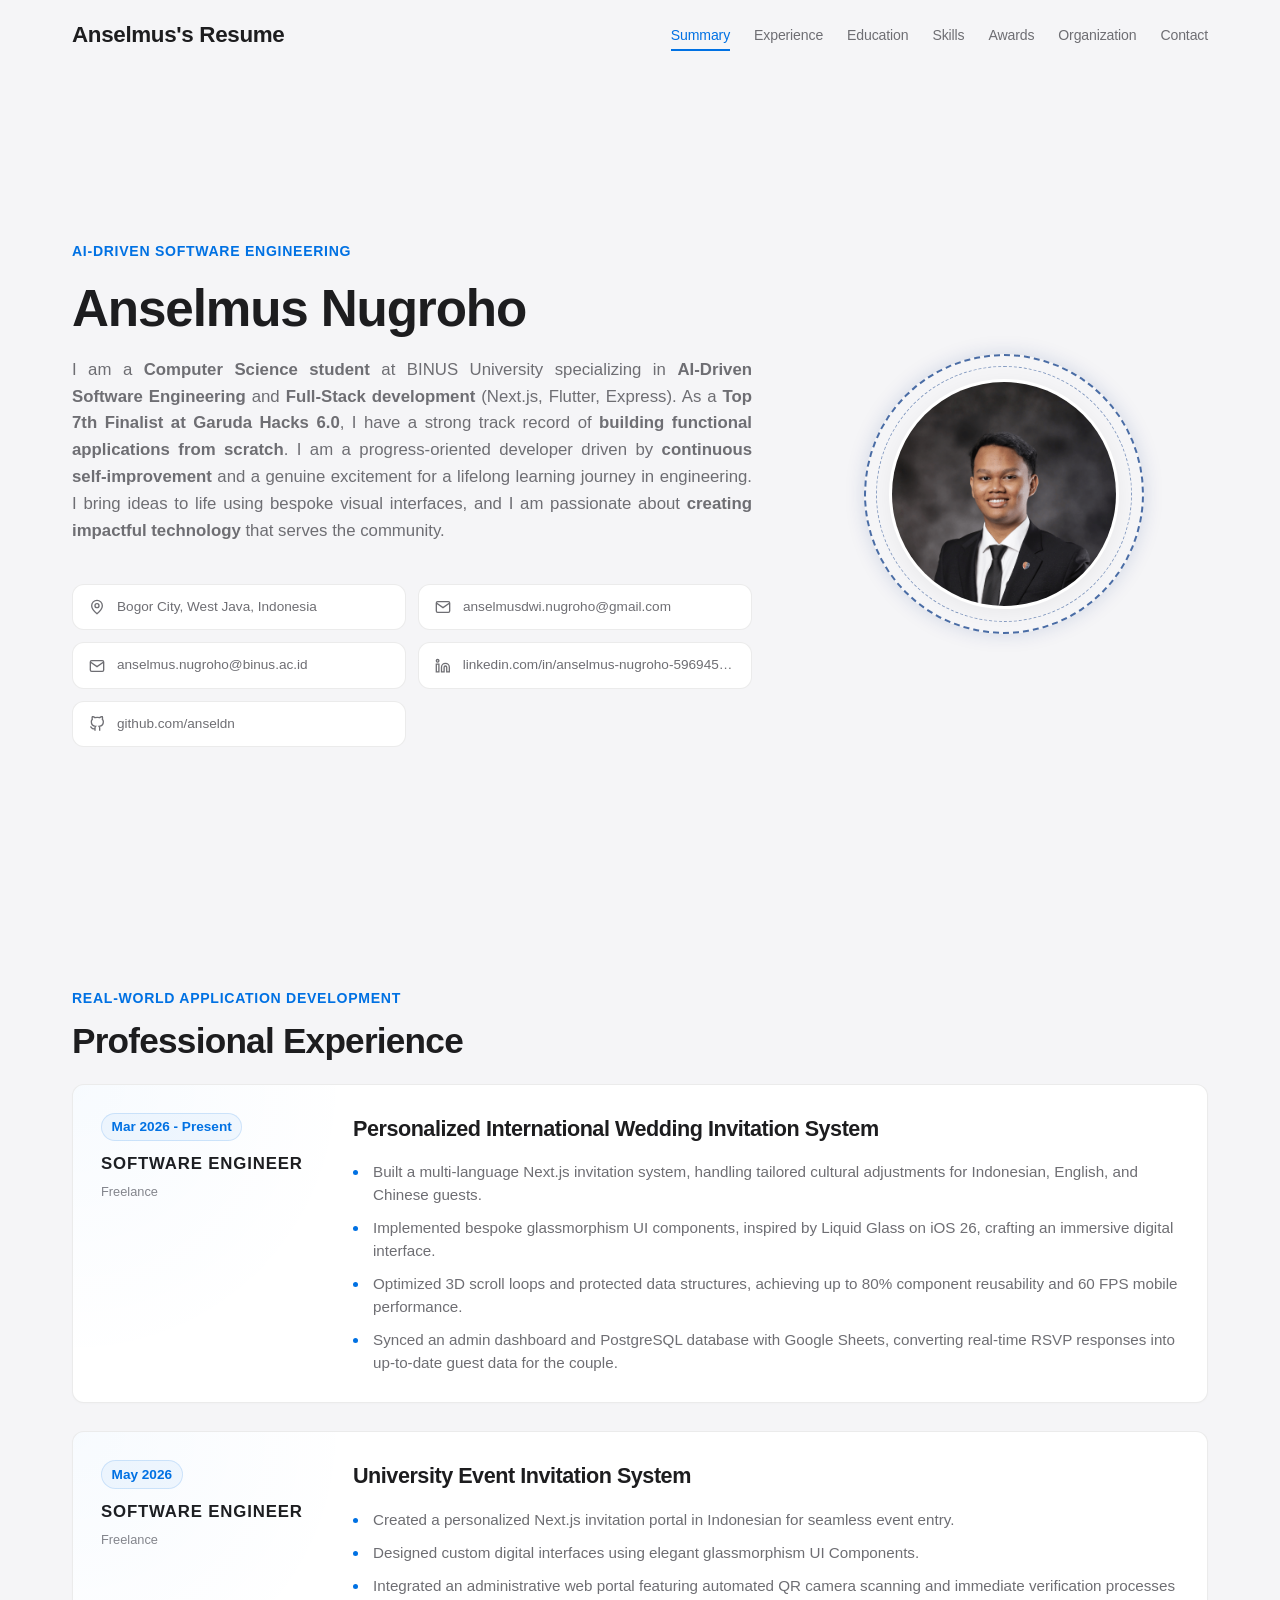
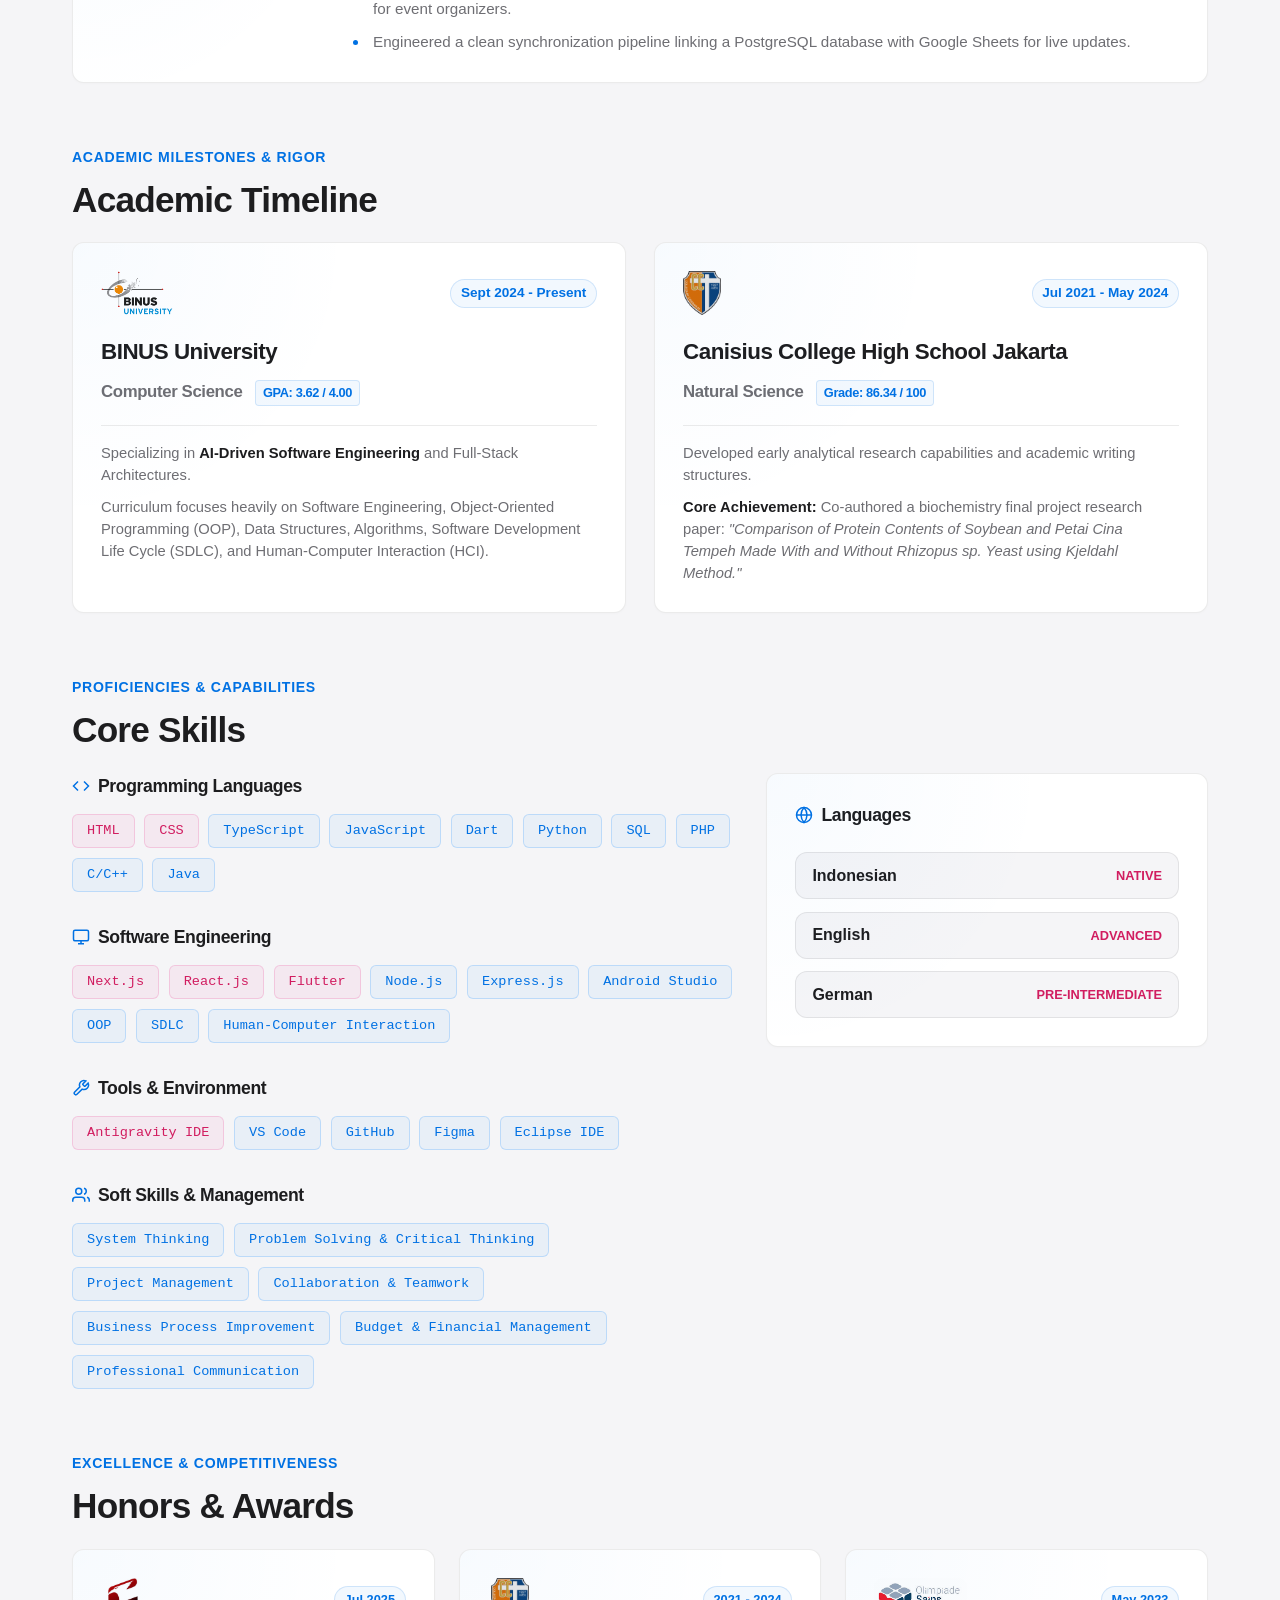
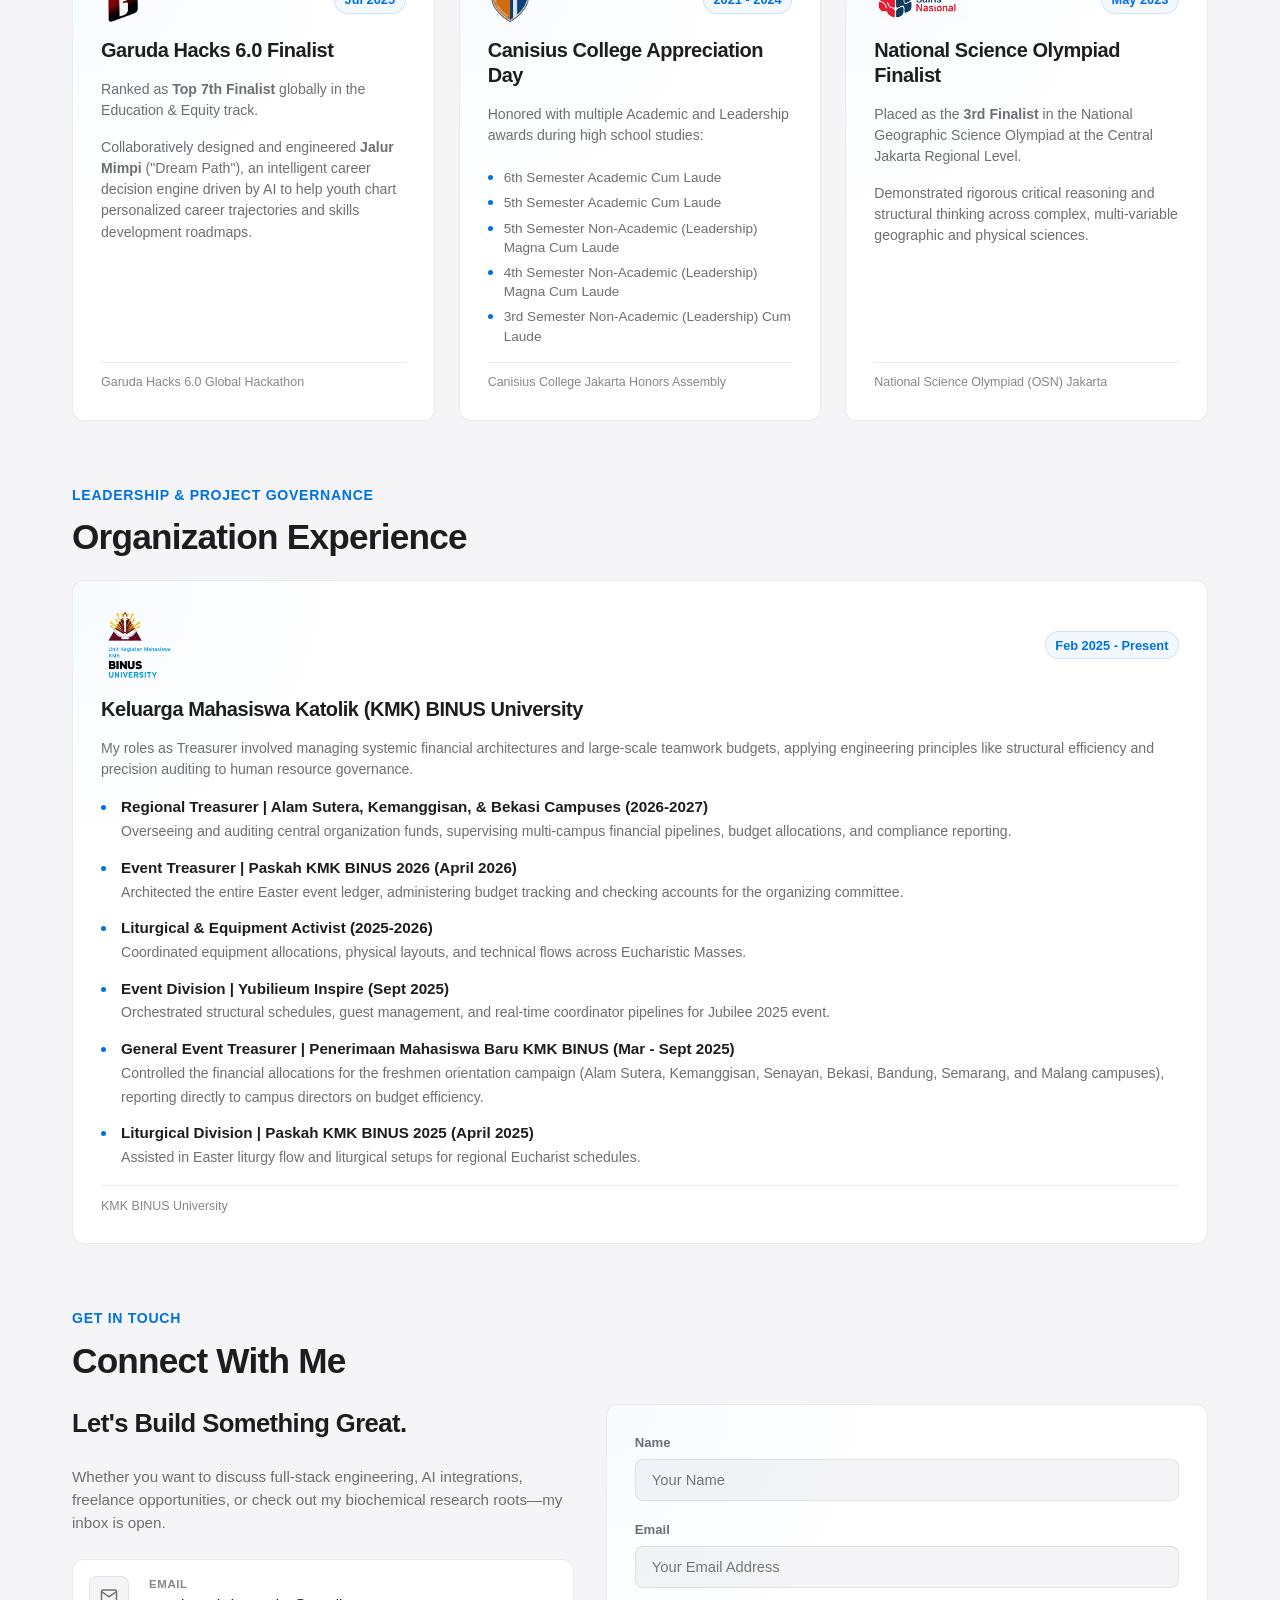
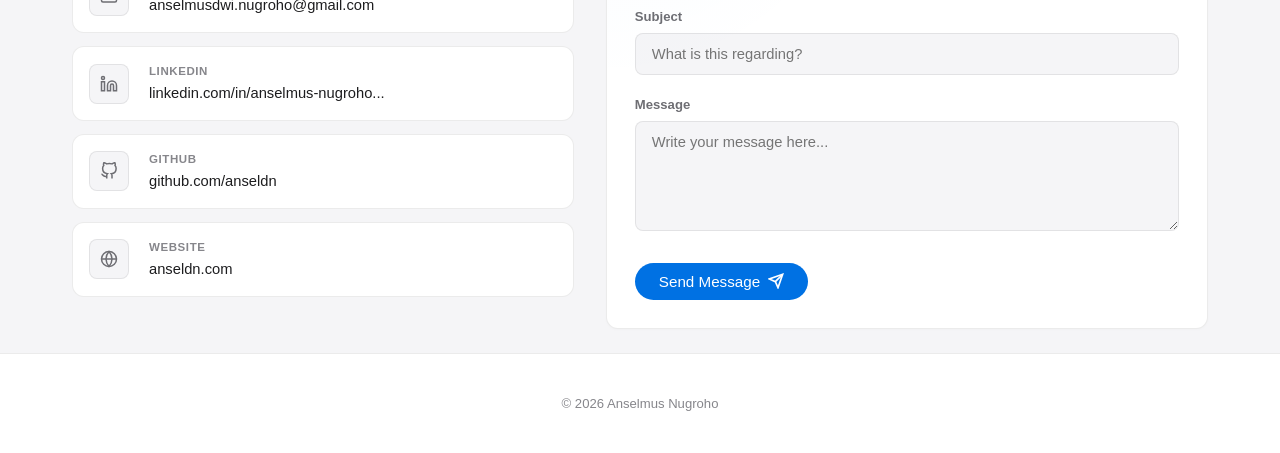
==== PortfolioWeb/index.html @ d51216ed "chore: update project dependencies and internal node_modules structure" ====
<!DOCTYPE html>
<html lang="en">

<head>
  <meta charset="UTF-8">
  <meta name="viewport" content="width=device-width, initial-scale=1.0">
  <meta name="description"
    content="Official personal resume of Anselmus Nugroho, an AI-Driven Software Engineer and Full-Stack Developer specializing in Next.js, Flutter, and high-performance Web Apps.">
  <meta name="keywords"
    content="Anselmus Nugroho, Anselmus, Software Engineer, AI Developer, Full-Stack Developer, Next.js, Flutter, Express, BINUS University, Resume">
  <meta name="author" content="Anselmus Nugroho">

  <!-- OpenGraph Metadata for Social Previews & SEO -->
  <meta property="og:title" content="Anselmus Nugroho | AI-Driven Software Engineer & Full-Stack Developer">
  <meta property="og:description"
    content="Personal resume showcasing high-performance digital invitations, full-stack systems, and academic excellence in Computer Science.">
  <meta property="og:type" content="website">
  <meta property="og:url" content="https://anseldn.com">
  <meta property="og:image" content="https://anseldn.com/assets/og-preview.png">

  <title>Anselmus Nugroho | Personal Resume</title>

  <!-- Web Tab Logo / Favicon -->
  <link rel="icon" type="image/png" href="assets/resume.png">

  <!-- Styling Sheet -->
  <link rel="stylesheet" href="style.css">
</head>

<body>

  <!-- Background Glowing Graphic Elements -->
  <div class="glowing-bg-wrapper" aria-hidden="true">
    <div class="glow-orb glow-orb-1"></div>
    <div class="glow-orb glow-orb-2"></div>
    <div class="glow-orb glow-orb-3"></div>
  </div>

  <!-- Interactive Cursor Glow Overlay -->
  <div class="cursor-glow" id="cursor-glow" aria-hidden="true"></div>

  <!-- Header & Navigation -->
  <header>
    <div class="container">
      <a href="#" class="logo" aria-label="Anselmus Home Page">Anselmus's Resume</a>

      <button class="mobile-nav-toggle" id="mobile-nav-toggle" aria-label="Toggle navigation menu" aria-expanded="false"
        aria-controls="nav-menu">
        <span></span>
        <span></span>
        <span></span>
      </button>

      <nav id="nav-menu">
        <ul>
          <li><a href="#summary" class="active">Summary</a></li>
          <li><a href="#experience">Experience</a></li>
          <li><a href="#education">Education</a></li>
          <li><a href="#skills">Skills</a></li>
          <li><a href="#awards">Awards</a></li>
          <li><a href="#organization">Organization</a></li>
          <li><a href="#contact">Contact</a></li>
        </ul>
      </nav>
    </div>
  </header>

  <main>
    <!-- Summary Section (#summary) -->
    <section id="summary" class="container">
      <div class="hero-grid">
        <div class="hero-content">
          <div class="hero-tag">AI-Driven Software Engineering</div>
          <h1 class="hero-title">Anselmus <br>Nugroho</h1>
          <p class="hero-desc">
            I am a <strong>Computer Science student</strong> at BINUS University specializing in <strong>AI-Driven
              Software Engineering</strong> and <strong>Full-Stack development</strong> (Next.js, Flutter, Express). As
            a <strong>Top 7th Finalist at Garuda Hacks 6.0</strong>, I have a strong track record of <strong>building
              functional applications from scratch</strong>. I am a progress-oriented developer driven by
            <strong>continuous self-improvement</strong> and a genuine excitement for a lifelong learning journey in
            engineering. I bring ideas to life using bespoke visual interfaces, and I am passionate about
            <strong>creating impactful technology</strong> that serves the community.
          </p>

          <!-- Quick Contact Badges Grid -->
          <div class="contact-grid">
            <a href="https://share.google/o9jVndeIiLzvy5oAS" target="_blank" rel="noopener noreferrer"
              class="contact-item">
              <svg viewBox="0 0 24 24" aria-hidden="true">
                <path d="M12 2a8 8 0 00-8 8c0 5.25 8 12 8 12s8-6.75 8-12a8 8 0 00-8-8z" />
                <circle cx="12" cy="10" r="3" />
              </svg>
              <span>Bogor City, West Java, Indonesia</span>
            </a>

            <a href="mailto:anselmusdwi.nugroho@gmail.com" class="contact-item">
              <svg viewBox="0 0 24 24" aria-hidden="true">
                <path d="M4 4h16c1.1 0 2 .9 2 2v12c0 1.1-.9 2-2 2H4c-1.1 0-2-.9-2-2V6c0-1.1.9-2 2-2z" />
                <polyline points="22,6 12,13 2,6" />
              </svg>
              <span>anselmusdwi.nugroho@gmail.com</span>
            </a>

            <a href="mailto:anselmus.nugroho@binus.ac.id" class="contact-item">
              <svg viewBox="0 0 24 24" aria-hidden="true">
                <path d="M4 4h16c1.1 0 2 .9 2 2v12c0 1.1-.9 2-2 2H4c-1.1 0-2-.9-2-2V6c0-1.1.9-2 2-2z" />
                <polyline points="22,6 12,13 2,6" />
              </svg>
              <span>anselmus.nugroho@binus.ac.id</span>
            </a>

            <a href="https://linkedin.com/in/anselmus-nugroho-596945207/" target="_blank" rel="noopener noreferrer"
              class="contact-item">
              <svg viewBox="0 0 24 24" aria-hidden="true">
                <path d="M16 8a6 6 0 016 6v7h-4v-7a2 2 0 00-2-2 2 2 0 00-2 2v7h-4v-7a6 6 0 016-6zM2 9h4v12H2z" />
                <circle cx="4" cy="4" r="2" />
              </svg>
              <span>linkedin.com/in/anselmus-nugroho-596945207</span>
            </a>

            <a href="https://github.com/anseldn" target="_blank" rel="noopener noreferrer" class="contact-item">
              <svg viewBox="0 0 24 24" aria-hidden="true">
                <path
                  d="M9 19c-5 1.5-5-2.5-7-3m14 6v-3.87a3.37 3.37 0 00-.94-2.61c3.14-.35 6.44-1.54 6.44-7A5.44 5.44 0 0020 4.77 5.07 5.07 0 0019.91 1S18.73.65 16 2.48a13.38 13.38 0 00-7 0C6.27.65 5.09 1 5.09 1A5.07 5.07 0 005 4.77a5.44 5.44 0 00-1.5 3.78c0 5.42 3.3 6.61 6.44 7A3.37 3.37 0 009 18.13V22" />
              </svg>
              <span>github.com/anseldn</span>
            </a>
          </div>
        </div>

        <!-- Profile Layout Slot with Rotating Border & Glass Visual -->
        <div class="profile-visual">
          <div class="profile-glow-ring"></div>
          <div class="profile-image-container">
            <img src="assets/profilebg.png" alt="Anselmus Nugroho Profile Background">
          </div>
        </div>
      </div>
    </section>

    <!-- Professional Experience Section (#experience) -->
    <section id="experience" class="container">
      <div class="section-header">
        <span class="section-subtitle">Real-world Application Development</span>
        <h2 class="section-title">Professional Experience</h2>
      </div>

      <div class="experience-layout">
        <!-- Experience Card 1 -->
        <article class="resume-card experience-card">
          <div class="experience-meta">
            <span class="exp-date">Mar 2026 - Present</span>
            <div class="exp-role">Software Engineer</div>
            <div class="exp-org">Freelance</div>
          </div>

          <div class="experience-details">
            <h3>Personalized International Wedding Invitation System </h3>
            <ul class="experience-list">
              <li>Built a multi-language Next.js invitation system, handling tailored cultural adjustments for
                Indonesian, English, and Chinese guests.</li>
              <li>Implemented bespoke glassmorphism UI components, inspired by Liquid Glass on iOS 26, crafting an
                immersive digital interface.</li>
              <li>Optimized 3D scroll loops and protected data structures, achieving up to 80% component reusability and
                60 FPS mobile performance.</li>
              <li>Synced an admin dashboard and PostgreSQL database with Google Sheets, converting real-time RSVP
                responses into up-to-date guest data for the couple.</li>
            </ul>
          </div>
        </article>

        <!-- Experience Card 2 -->
        <article class="resume-card experience-card">
          <div class="experience-meta">
            <span class="exp-date">May 2026</span>
            <div class="exp-role">Software Engineer</div>
            <div class="exp-org">Freelance</div>
          </div>

          <div class="experience-details">
            <h3>University Event Invitation System </h3>
            <ul class="experience-list">
              <li>Created a personalized Next.js invitation portal in Indonesian for seamless event entry.</li>
              <li>Designed custom digital interfaces using elegant glassmorphism UI Components.</li>
              <li>Integrated an administrative web portal featuring automated QR camera scanning and immediate
                verification processes for event organizers.</li>
              <li>Engineered a clean synchronization pipeline linking a PostgreSQL database with Google Sheets for live
                updates.</li>
            </ul>
          </div>
        </article>
      </div>
    </section>

    <!-- Education Section (#education) -->
    <section id="education" class="container">
      <div class="section-header">
        <span class="section-subtitle">Academic Milestones & Rigor</span>
        <h2 class="section-title">Academic Timeline</h2>
      </div>

      <div class="education-timeline">
        <!-- Education Card 1: University -->
        <article class="resume-card education-card">
          <div class="edu-icon-header">
            <div class="edu-icon-box">
              <img src="assets/binus.png" alt="BINUS University Logo">
            </div>
            <span class="edu-period">Sept 2024 - Present</span>
          </div>
          <h3 class="edu-institution">BINUS University</h3>
          <h4 class="edu-major">Computer Science <span class="gpa" aria-label="GPA 3.62 out of 4.00">GPA: 3.62 /
              4.00</span></h4>
          <div class="edu-details">
            <p>Specializing in <strong>AI-Driven Software Engineering</strong> and Full-Stack Architectures.</p>
            <p>Curriculum focuses heavily on Software Engineering, Object-Oriented Programming (OOP), Data Structures,
              Algorithms, Software Development Life Cycle (SDLC), and Human-Computer Interaction (HCI).</p>
          </div>
        </article>

        <!-- Education Card 2: High School -->
        <article class="resume-card education-card">
          <div class="edu-icon-header">
            <div class="edu-icon-box">
              <img src="assets/canisius-college.png" alt="Canisius College Logo">
            </div>
            <span class="edu-period">Jul 2021 - May 2024</span>
          </div>
          <h3 class="edu-institution">Canisius College High School Jakarta</h3>
          <h4 class="edu-major">Natural Science <span class="gpa" aria-label="Final Grade 86.34 out of 100">Grade: 86.34
              / 100</span></h4>
          <div class="edu-details">
            <p>Developed early analytical research capabilities and academic writing structures.</p>
            <p><strong>Core Achievement:</strong> Co-authored a biochemistry final project research paper:
              <em>"Comparison of Protein Contents of Soybean and Petai Cina Tempeh Made With and Without Rhizopus sp.
                Yeast using Kjeldahl Method."</em>
            </p>
          </div>
        </article>
      </div>
    </section>

    <!-- Skills Section (#skills) -->
    <section id="skills" class="container">
      <div class="section-header">
        <span class="section-subtitle">Proficiencies & Capabilities</span>
        <h2 class="section-title">Core Skills</h2>
      </div>

      <div class="skills-container">
        <!-- Main Skills Categorization -->
        <div class="skills-main">
          <!-- Programming Languages -->
          <div class="skill-category">
            <h3 class="skill-category-title">
              <svg viewBox="0 0 24 24" aria-hidden="true">
                <polyline points="16 18 22 12 16 6" />
                <polyline points="8 6 2 12 8 18" />
              </svg>
              Programming Languages
            </h3>
            <div class="badge-grid">
              <span class="skill-badge accent-badge">HTML</span>
              <span class="skill-badge accent-badge">CSS</span>
              <span class="skill-badge">TypeScript</span>
              <span class="skill-badge">JavaScript</span>
              <span class="skill-badge">Dart</span>
              <span class="skill-badge">Python</span>
              <span class="skill-badge">SQL</span>
              <span class="skill-badge">PHP</span>
              <span class="skill-badge">C/C++</span>
              <span class="skill-badge">Java</span>
            </div>
          </div>

          <!-- Software Engineering & Paradigms -->
          <div class="skill-category">
            <h3 class="skill-category-title">
              <svg viewBox="0 0 24 24" aria-hidden="true">
                <rect x="2" y="3" width="20" height="14" rx="2" ry="2" />
                <line x1="8" y1="21" x2="16" y2="21" />
                <line x1="12" y1="17" x2="12" y2="21" />
              </svg>
              Software Engineering
            </h3>
            <div class="badge-grid">
              <span class="skill-badge accent-badge">Next.js</span>
              <span class="skill-badge accent-badge">React.js</span>
              <span class="skill-badge accent-badge">Flutter</span>
              <span class="skill-badge">Node.js</span>
              <span class="skill-badge">Express.js</span>
              <span class="skill-badge">Android Studio</span>
              <span class="skill-badge">OOP</span>
              <span class="skill-badge">SDLC</span>
              <span class="skill-badge">Human-Computer Interaction</span>
            </div>
          </div>

          <!-- Engineering Tools -->
          <div class="skill-category">
            <h3 class="skill-category-title">
              <svg viewBox="0 0 24 24" aria-hidden="true">
                <path
                  d="M14.7 6.3a1 1 0 0 0 0 1.4l1.6 1.6a1 1 0 0 0 1.4 0l3.77-3.77a6 6 0 0 1-7.94 7.94l-6.91 6.91a2.12 2.12 0 0 1-3-3l6.91-6.91a6 6 0 0 1 7.94-7.94l-3.76 3.76z" />
              </svg>
              Tools & Environment
            </h3>
            <div class="badge-grid">
              <span class="skill-badge accent-badge">Antigravity IDE</span>
              <span class="skill-badge">VS Code</span>
              <span class="skill-badge">GitHub</span>
              <span class="skill-badge">Figma</span>
              <span class="skill-badge">Eclipse IDE</span>
            </div>
          </div>

          <!-- Soft Skills / Core Mindsets -->
          <div class="skill-category">
            <h3 class="skill-category-title">
              <svg viewBox="0 0 24 24" aria-hidden="true">
                <path d="M17 21v-2a4 4 0 0 0-4-4H5a4 4 0 0 0-4 4v2" />
                <circle cx="9" cy="7" r="4" />
                <path d="M23 21v-2a4 4 0 0 0-3-3.87" />
                <path d="M16 3.13a4 4 0 0 1 0 7.75" />
              </svg>
              Soft Skills & Management
            </h3>
            <div class="badge-grid">
              <span class="skill-badge">System Thinking</span>
              <span class="skill-badge">Problem Solving & Critical Thinking</span>
              <span class="skill-badge">Project Management</span>
              <span class="skill-badge">Collaboration & Teamwork</span>
              <span class="skill-badge">Business Process Improvement</span>
              <span class="skill-badge">Budget & Financial Management</span>
              <span class="skill-badge">Professional Communication</span>
            </div>
          </div>
        </div>

        <!-- Language Panel -->
        <aside class="resume-card" style="height: fit-content;">
          <h3 class="skill-category-title" style="margin-bottom: 1.5rem;">
            <svg viewBox="0 0 24 24" aria-hidden="true">
              <circle cx="12" cy="12" r="10" />
              <line x1="2" y1="12" x2="22" y2="12" />
              <path d="M12 2a15.3 15.3 0 0 1 4 10 15.3 15.3 0 0 1-4 10 15.3 15.3 0 0 1-4-10 15.3 15.3 0 0 1 4-10z" />
            </svg>
            Languages
          </h3>
          <div class="languages-list">
            <div class="language-item">
              <span class="lang-name">Indonesian</span>
              <span class="lang-level">Native</span>
            </div>
            <div class="language-item">
              <span class="lang-name">English</span>
              <span class="lang-level">Advanced</span>
            </div>
            <div class="language-item">
              <span class="lang-name">German</span>
              <span class="lang-level">Pre-Intermediate</span>
            </div>
          </div>
        </aside>
      </div>
    </section>

    <!-- Award Section (#awards) -->
    <section id="awards" class="container">
      <div class="section-header">
        <span class="section-subtitle">Excellence & Competitiveness</span>
        <h2 class="section-title">Honors & Awards</h2>
      </div>

      <div class="awards-grid">
        <!-- Award 1: Garuda Hacks -->
        <article class="resume-card award-card">
          <div class="award-icon-row">
            <div class="award-icon-box">
              <img src="assets/garuda-hacks.jpg" alt="Garuda Hacks Finalist Logo">
            </div>
            <span class="award-date">Jul 2025</span>
          </div>
          <h3>Garuda Hacks 6.0 Finalist</h3>
          <p>
            Ranked as <strong>Top 7th Finalist</strong> globally in the Education & Equity track.
          </p>
          <p>
            Collaboratively designed and engineered <strong>Jalur Mimpi</strong> ("Dream Path"), an intelligent career
            decision engine driven by AI to help youth chart personalized career trajectories and skills development
            roadmaps.
          </p>
          <span class="award-subtext">Garuda Hacks 6.0 Global Hackathon</span>
        </article>

        <!-- Award 2: Canisius College Honors -->
        <article class="resume-card award-card">
          <div class="award-icon-row">
            <div class="award-icon-box">
              <img src="assets/canisius-college.png" alt="Canisius College Logo">
            </div>
            <span class="award-date">2021 - 2024</span>
          </div>
          <h3>Canisius College Appreciation Day</h3>
          <p>
            Honored with multiple Academic and Leadership awards during high school studies:
          </p>
          <ul class="cum-laude-list">
            <li class="cum-laude-item">6th Semester Academic Cum Laude</li>
            <li class="cum-laude-item">5th Semester Academic Cum Laude</li>
            <li class="cum-laude-item">5th Semester Non-Academic (Leadership) Magna Cum Laude</li>
            <li class="cum-laude-item">4th Semester Non-Academic (Leadership) Magna Cum Laude</li>
            <li class="cum-laude-item">3rd Semester Non-Academic (Leadership) Cum Laude</li>
          </ul>
          <span class="award-subtext">Canisius College Jakarta Honors Assembly</span>
        </article>

        <!-- Award 3: Science Olympiad -->
        <article class="resume-card award-card">
          <div class="award-icon-row">
            <div class="award-icon-box">
              <img src="assets/osn.jpg" alt="National Science Olympiad Finalist Logo">
            </div>
            <span class="award-date">May 2023</span>
          </div>
          <h3>National Science Olympiad Finalist</h3>
          <p>
            Placed as the <strong>3rd Finalist</strong> in the National Geographic Science Olympiad at the Central
            Jakarta Regional Level.
          </p>
          <p>
            Demonstrated rigorous critical reasoning and structural thinking across complex, multi-variable geographic
            and physical sciences.
          </p>
          <span class="award-subtext">National Science Olympiad (OSN) Jakarta</span>
        </article>
      </div>
    </section>

    <!-- Organization Experience Section (#organization) -->
    <section id="organization" class="container">
      <div class="section-header">
        <span class="section-subtitle">Leadership & Project Governance</span>
        <h2 class="section-title">Organization Experience</h2>
      </div>

      <div class="org-wrapper">
        <article class="resume-card award-card">
          <div class="award-icon-row">
            <div class="award-icon-box">
              <img src="assets/kmk.png" alt="KMK BINUS Logo">
            </div>
            <span class="award-date">Feb 2025 - Present</span>
          </div>
          <h3>Keluarga Mahasiswa Katolik (KMK) BINUS University</h3>
          <p>
            My roles as Treasurer involved managing systemic financial architectures and large-scale teamwork budgets,
            applying engineering principles like structural efficiency and precision auditing to human resource
            governance.
          </p>

          <ul class="org-list">
            <li>
              <span class="org-role-name">Regional Treasurer | Alam Sutera, Kemanggisan, & Bekasi Campuses
                (2026-2027)</span>
              <span class="org-role-desc">Overseeing and auditing central organization funds, supervising multi-campus
                financial pipelines, budget allocations, and compliance reporting.</span>
            </li>
            <li>
              <span class="org-role-name">Event Treasurer | Paskah KMK BINUS 2026 (April 2026)</span>
              <span class="org-role-desc">Architected the entire Easter event ledger, administering budget tracking
                and checking accounts for the organizing committee.</span>
            </li>
            <li>
              <span class="org-role-name">Liturgical & Equipment Activist (2025-2026)</span>
              <span class="org-role-desc">Coordinated equipment allocations, physical layouts, and technical
                flows across Eucharistic Masses.</span>
            </li>
            <li>
              <span class="org-role-name">Event Division | Yubilieum Inspire (Sept 2025)</span>
              <span class="org-role-desc">Orchestrated structural schedules, guest management, and real-time
                coordinator pipelines for Jubilee 2025 event.</span>
            </li>
            <li>
              <span class="org-role-name">General Event Treasurer | Penerimaan Mahasiswa Baru KMK BINUS (Mar - Sept
                2025)</span>
              <span class="org-role-desc">Controlled the financial allocations for the freshmen orientation campaign
                (Alam Sutera, Kemanggisan, Senayan, Bekasi, Bandung, Semarang, and Malang campuses),
                reporting directly to campus directors on budget efficiency.</span>
            </li>
            <li>
              <span class="org-role-name">Liturgical Division | Paskah KMK BINUS 2025 (April 2025)</span>
              <span class="org-role-desc">Assisted in Easter liturgy flow and liturgical setups for regional
                Eucharist schedules.</span>
            </li>
          </ul>
          <span class="award-subtext">KMK BINUS University</span>
        </article>
      </div>
    </section>

    <!-- Contact Section (#contact) -->
    <section id="contact" class="container">
      <div class="section-header">
        <span class="section-subtitle">Get in Touch</span>
        <h2 class="section-title">Connect With Me</h2>
      </div>

      <div class="contact-container">
        <!-- Contact Information Links Column -->
        <div class="contact-info-panel">
          <h3>Let's Build Something Great<span>.</span></h3>
          <p class="contact-info-desc">
            Whether you want to discuss full-stack engineering, AI integrations, freelance opportunities, or check out
            my biochemical research roots—my inbox is open.
          </p>

          <div class="contact-links-column">
            <!-- Email link card -->
            <a href="mailto:anselmusdwi.nugroho@gmail.com" class="contact-link-card"
              aria-label="Send Email to Anselmus">
              <div class="icon-holder">
                <svg viewBox="0 0 24 24" aria-hidden="true">
                  <path d="M4 4h16c1.1 0 2 .9 2 2v12c0 1.1-.9 2-2 2H4c-1.1 0-2-.9-2-2V6c0-1.1.9-2 2-2z" />
                  <polyline points="22,6 12,13 2,6" />
                </svg>
              </div>
              <div class="contact-link-text">
                <span class="contact-link-label">Email</span>
                <span class="contact-link-value">anselmusdwi.nugroho@gmail.com</span>
              </div>
            </a>

            <!-- LinkedIn link card -->
            <a href="https://linkedin.com/in/anselmus-nugroho-596945207/" target="_blank" rel="noopener noreferrer"
              class="contact-link-card" aria-label="Visit Anselmus on LinkedIn">
              <div class="icon-holder">
                <svg viewBox="0 0 24 24" aria-hidden="true">
                  <path d="M16 8a6 6 0 016 6v7h-4v-7a2 2 0 00-2-2 2 2 0 00-2 2v7h-4v-7a6 6 0 016-6zM2 9h4v12H2z" />
                  <circle cx="4" cy="4" r="2" />
                </svg>
              </div>
              <div class="contact-link-text">
                <span class="contact-link-label">LinkedIn</span>
                <span class="contact-link-value">linkedin.com/in/anselmus-nugroho...</span>
              </div>
            </a>

            <!-- GitHub link card -->
            <a href="https://github.com/anseldn" target="_blank" rel="noopener noreferrer" class="contact-link-card"
              aria-label="Visit Anselmus on GitHub">
              <div class="icon-holder">
                <svg viewBox="0 0 24 24" aria-hidden="true">
                  <path
                    d="M9 19c-5 1.5-5-2.5-7-3m14 6v-3.87a3.37 3.37 0 00-.94-2.61c3.14-.35 6.44-1.54 6.44-7A5.44 5.44 0 0020 4.77 5.07 5.07 0 0019.91 1S18.73.65 16 2.48a13.38 13.38 0 00-7 0C6.27.65 5.09 1 5.09 1A5.07 5.07 0 005 4.77a5.44 5.44 0 00-1.5 3.78c0 5.42 3.3 6.61 6.44 7A3.37 3.37 0 009 18.13V22" />
                </svg>
              </div>
              <div class="contact-link-text">
                <span class="contact-link-label">GitHub</span>
                <span class="contact-link-value">github.com/anseldn</span>
              </div>
            </a>

            <!-- Website link card -->
            <a href="https://anseldn.com" target="_blank" rel="noopener noreferrer" class="contact-link-card"
              aria-label="Visit Custom Domain Website">
              <div class="icon-holder">
                <svg viewBox="0 0 24 24" aria-hidden="true">
                  <circle cx="12" cy="12" r="10" />
                  <line x1="2" y1="12" x2="22" y2="12" />
                  <path
                    d="M12 2a15.3 15.3 0 0 1 4 10 15.3 15.3 0 0 1-4 10 15.3 15.3 0 0 1-4-10 15.3 15.3 0 0 1 4-10z" />
                </svg>
              </div>
              <div class="contact-link-text">
                <span class="contact-link-label">Website</span>
                <span class="contact-link-value">anseldn.com</span>
              </div>
            </a>
          </div>
        </div>

        <!-- Contact Form Panel -->
        <div class="resume-card contact-form-panel">
          <form id="resume-contact-form" novalidate>
            <!-- Honeypot field for spam prevention -->
            <input type="text" id="form-honey" style="display:none !important;" tabindex="-1" autocomplete="off">

            <div class="form-group">
              <label for="form-name">Name</label>
              <input type="text" id="form-name" class="form-control" placeholder="Your Name" required>
            </div>

            <div class="form-group" style="margin-top: 1.2rem;">
              <label for="form-email">Email</label>
              <input type="email" id="form-email" class="form-control" placeholder="Your Email Address" required>
            </div>

            <div class="form-group" style="margin-top: 1.2rem;">
              <label for="form-subject">Subject</label>
              <input type="text" id="form-subject" class="form-control" placeholder="What is this regarding?" required>
            </div>

            <div class="form-group" style="margin-top: 1.2rem;">
              <label for="form-message">Message</label>
              <textarea id="form-message" class="form-control" placeholder="Write your message here..."
                required></textarea>
            </div>

            <div style="margin-top: 2rem;">
              <button type="submit" class="btn-submit">
                <span>Send Message</span>
                <svg viewBox="0 0 24 24" aria-hidden="true">
                  <line x1="22" y1="2" x2="11" y2="13" />
                  <polygon points="22 2 15 22 11 13 2 9 22 2" />
                </svg>
              </button>
            </div>
          </form>
        </div>
      </div>
    </section>
  </main>

  <!-- Footer -->
  <footer>
    <div class="container footer-content">
      <p class="footer-text">&copy; 2026 Anselmus Nugroho</p>
    </div>
  </footer>

  <!-- Interactivity Script -->
  <script src="script.js"></script>
</body>

</html>
---- PortfolioWeb/style.css ----
/* 
   Anselmus Nugroho - Personal Resume Style Sheet
   Optimized for: https://anseldn.com (Vercel deployment)
   Design Aesthetic: Apple "Mac Studio" Light Minimalist
*/

@import url('https://fonts.googleapis.com/css2?family=Inter:wght@300;400;500;600;700&display=swap');

/* --- DESIGN SYSTEM TOKENS --- */
:root {
  /* --- Apple "Mac Studio" Color Palette --- */
  --apple-bg: #f5f5f7;
  /* Light Aluminum White (Main Background) */
  --apple-card-bg: #ffffff;
  /* Pure White (Cards & Elevated Containers) */
  --apple-text-primary: #1d1d1f;
  /* Charcoal Black (Headers & Main Text) */
  --apple-text-secondary: #6e6e73;
  /* Space Gray (Subtitles & Captions) */
  --apple-text-muted: #86868b;
  /* Light Space Gray (Muted metadata) */
  --apple-accent: #0071e3;
  /* Apple Blue (Buttons, Links, Active States) */
  --apple-accent-hover: #0066cc;
  /* Hover Dark Blue */

  /* --- Apple UI System Variables --- */
  --apple-border: rgba(0, 0, 0, 0.08);
  --apple-border-hover: rgba(0, 0, 0, 0.15);
  --apple-radius: 12px;
  --apple-transition: all 0.3s cubic-bezier(0.25, 0.8, 0.25, 1);
  --apple-font: -apple-system, BlinkMacSystemFont, "Segoe UI", Roboto, Helvetica, Arial, sans-serif;

  /* Layout & Sizing */
  --container-max-width: 1200px;
  --nav-height: 70px;
}

/* --- RESET & BASIC STYLES --- */
*,
*::before,
*::after {
  box-sizing: border-box;
  margin: 0;
  padding: 0;
}

html {
  scroll-behavior: smooth;
  scroll-padding-top: var(--nav-height);
  overflow-x: hidden;
}

body {
  background-color: var(--apple-bg);
  color: var(--apple-text-primary);
  font-family: var(--apple-font);
  line-height: 1.5;
  -webkit-font-smoothing: antialiased;
  -moz-osx-font-smoothing: grayscale;
  overflow-x: hidden;
  position: relative;
}

/* Selection highlight */
::selection {
  background: rgba(0, 113, 227, 0.15);
  color: var(--apple-accent);
}

/* Custom Webkit Scrollbars */
::-webkit-scrollbar {
  width: 8px;
}

::-webkit-scrollbar-track {
  background: var(--apple-bg);
}

::-webkit-scrollbar-thumb {
  background: rgba(0, 0, 0, 0.15);
  border-radius: 4px;
  border: 2px solid var(--apple-bg);
}

::-webkit-scrollbar-thumb:hover {
  background: var(--apple-accent);
}

/* Hide dark-mode glow wrapper and cursor glow in Light Apple Mode */
.glowing-bg-wrapper,
.cursor-glow {
  display: none !important;
}

/* Typography headers letter-tracking alignment */
h1,
h2,
h3,
h4,
h5,
h6 {
  color: var(--apple-text-primary);
  letter-spacing: -0.022em;
  /* Apple's distinct tight tracking for headers */
  font-weight: 700;
}

p {
  color: var(--apple-text-secondary);
}

/* --- STRUCTURAL LAYOUT --- */
.container {
  width: 100%;
  max-width: var(--container-max-width);
  margin-left: auto;
  margin-right: auto;
  padding: 0 2rem;
}

section {
  padding: 4.5rem 0;
  margin-top: 4rem;
  margin-bottom: 1.5rem;
  position: relative;
}

/* --- APPLE INDUSTRIAL RESUME CARD --- */
.resume-card {
  background-color: var(--apple-card-bg);
  border: 1px solid var(--apple-border);
  border-radius: var(--apple-radius);
  padding: 1.75rem;
  transition: var(--apple-transition);
  position: relative;
  overflow: hidden;
  box-shadow: 0 1px 3px rgba(0, 0, 0, 0.02);
}

/* Subtle depth on hover without loud shadow effects */
.resume-card:hover {
  border-color: var(--apple-border-hover);
  transform: translateY(-2px);
  box-shadow: 0 8px 24px rgba(0, 0, 0, 0.04);
}

/* 3D mouse highlight element used in hover script (made extremely subtle for light mode) */
.resume-card::before {
  content: '';
  position: absolute;
  top: 0;
  left: 0;
  width: 100%;
  height: 100%;
  background: radial-gradient(400px circle at var(--mouse-x, 0) var(--mouse-y, 0), rgba(0, 113, 227, 0.03), transparent 70%);
  z-index: 1;
  pointer-events: none;
}

/* --- HEADER & NAVIGATION --- */
header {
  position: fixed;
  top: 0;
  left: 0;
  width: 100%;
  height: var(--nav-height);
  z-index: 100;
  transition: var(--apple-transition);
}

header.scrolled {
  background: rgba(245, 245, 247, 0.85);
  border-bottom: 1px solid var(--apple-border);
  backdrop-filter: blur(20px);
  -webkit-backdrop-filter: blur(20px);
  height: 60px;
}

header .container {
  display: flex;
  justify-content: space-between;
  align-items: center;
  height: 100%;
}

.logo {
  font-family: var(--apple-font);
  font-weight: 700;
  font-size: 1.4rem;
  letter-spacing: -0.015em;
  color: var(--apple-text-primary);
  text-decoration: none;
  display: flex;
  align-items: center;
  gap: 0.2rem;
}



nav ul {
  display: flex;
  list-style: none;
  gap: 1.5rem;
}

nav a {
  text-decoration: none;
  color: var(--apple-text-secondary);
  font-size: 0.88rem;
  font-weight: 500;
  letter-spacing: -0.01em;
  transition: var(--apple-transition);
  position: relative;
  padding: 0.5rem 0;
}

nav a:hover,
nav a.active {
  color: var(--apple-accent);
}

nav a::after {
  content: '';
  position: absolute;
  bottom: 0;
  left: 0;
  width: 0;
  height: 2px;
  background-color: var(--apple-accent);
  transition: var(--apple-transition);
}

nav a:hover::after,
nav a.active::after {
  width: 100%;
}

/* Mobile Navigation Toggle Button */
.mobile-nav-toggle {
  display: none;
  background: none;
  border: none;
  cursor: pointer;
  z-index: 110;
}

.mobile-nav-toggle span {
  display: block;
  width: 22px;
  height: 2px;
  background-color: var(--apple-text-primary);
  margin-bottom: 5px;
  transition: var(--apple-transition);
}

.mobile-nav-toggle span:last-child {
  margin-bottom: 0;
}

/* Active Hamburger states */
.mobile-nav-toggle.open span:nth-child(1) {
  transform: rotate(45deg) translate(5px, 5px);
}

.mobile-nav-toggle.open span:nth-child(2) {
  opacity: 0;
}

.mobile-nav-toggle.open span:nth-child(3) {
  transform: rotate(-45deg) translate(5px, -5px);
}

/* --- HERO & SUMMARY SECTION (#summary) --- */
#summary {
  min-height: calc(100vh - 40px);
  display: flex;
  align-items: center;
  /* padding-top: calc(var(--nav-height) + 1.5rem); */
}

.hero-grid {
  display: grid;
  grid-template-columns: 1.25fr 0.75fr;
  gap: 3rem;
  align-items: center;
}

.hero-content {
  display: flex;
  flex-direction: column;
  gap: 1.2rem;
}

.hero-tag {
  font-size: 0.88rem;
  font-weight: 600;
  color: var(--apple-accent);
  text-transform: uppercase;
  letter-spacing: 0.05em;
  display: flex;
  align-items: center;
  gap: 0.5rem;
}

.hero-title {
  font-size: 3.2rem;
  line-height: 1.1;
  font-weight: 800;
}


.hero-title br {
  display: none;
}

.hero-desc {
  font-size: 1.05rem;
  line-height: 1.6;
  text-align: justify;
}

/* Profile Visual Wrapper */
.profile-visual {
  position: relative;
  display: flex;
  justify-content: center;
  align-items: center;
}

.profile-glow-ring {
  position: absolute;
  width: 280px;
  height: 280px;
  border-radius: 50%;
  border: 2px dashed rgba(0, 50, 130, 0.7);
  box-shadow: 0 0 20px rgba(0, 50, 130, 0.15);
  animation: rotateClockwise 25s linear infinite;
  pointer-events: none;
}

.profile-glow-ring::before {
  content: '';
  position: absolute;
  top: 10px;
  left: 10px;
  right: 10px;
  bottom: 10px;
  border-radius: 50%;
  border: 1px dashed rgba(0, 50, 130, 0.45);
  animation: rotateCounter 15s linear infinite;
}

.profile-image-container {
  width: 230px;
  height: 230px;
  border-radius: 50%;
  overflow: hidden;
  border: 3px solid #ffffff;
  box-shadow: 0 4px 20px rgba(0, 0, 0, 0.05);
  z-index: 2;
  background: var(--apple-card-bg);
  position: relative;
  transition: var(--apple-transition);
}

.profile-image-container:hover {
  transform: scale(1.02);
  box-shadow: 0 8px 30px rgba(0, 0, 0, 0.08);
}

.profile-image-container svg,
.profile-image-container img {
  width: 100%;
  height: 100%;
  object-fit: cover;
  display: block;
}

@keyframes rotateClockwise {
  from {
    transform: rotate(0deg);
  }

  to {
    transform: rotate(360deg);
  }
}

@keyframes rotateCounter {
  from {
    transform: rotate(360deg);
  }

  to {
    transform: rotate(0deg);
  }
}

/* Contact Grid elements in summary */
.contact-grid {
  display: grid;
  grid-template-columns: repeat(2, 1fr);
  gap: 0.75rem;
  margin-top: 1.25rem;
}

.contact-item {
  display: flex;
  align-items: center;
  gap: 0.75rem;
  text-decoration: none;
  color: var(--apple-text-secondary);
  font-size: 0.85rem;
  padding: 0.75rem 1rem;
  border-radius: var(--apple-radius);
  background: var(--apple-card-bg);
  border: 1px solid var(--apple-border);
  transition: var(--apple-transition);
  min-width: 0;
}

.contact-item span {
  overflow: hidden;
  text-overflow: ellipsis;
  white-space: nowrap;
}

.contact-item svg {
  width: 16px;
  height: 16px;
  fill: none;
  stroke: var(--apple-text-secondary);
  stroke-width: 2;
  transition: var(--apple-transition);
}

.contact-item:hover {
  color: var(--apple-text-primary);
  background: var(--apple-card-bg);
  border-color: rgba(0, 0, 0, 0.15);
  transform: translateY(-1px);
}

.contact-item:hover svg {
  stroke: var(--apple-accent);
}

/* --- SECTION TYPOGRAPHY & HEADER --- */
.section-header {
  margin-bottom: 1rem;
  position: relative;
}

.section-subtitle {
  font-size: 0.88rem;
  font-weight: 600;
  text-transform: uppercase;
  letter-spacing: 0.05em;
  color: var(--apple-accent);
  margin-bottom: 0.35rem;
  display: block;
}

.section-title {
  font-size: 2.2rem;
  font-weight: 800;
}


/* --- EXPERIENCE SECTION (#experience) --- */
.experience-layout {
  display: flex;
  flex-direction: column;
  gap: 1.75rem;
}

.experience-card {
  display: grid;
  grid-template-columns: 220px 1fr;
  gap: 2rem;
}

.experience-meta {
  display: flex;
  flex-direction: column;
  gap: 0.4rem;
}

.exp-date {
  font-size: 0.85rem;
  font-weight: 600;
  color: var(--apple-accent);
  display: inline-block;
  padding: 0.2rem 0.6rem;
  border-radius: 980px;
  background: rgba(0, 113, 227, 0.05);
  border: 1px solid rgba(0, 113, 227, 0.15);
  align-self: flex-start;
}

.exp-role {
  font-size: 1.05rem;
  font-weight: 700;
  margin-top: 0.2rem;
  text-transform: uppercase;
  letter-spacing: 0.05em;
}

.exp-org {
  font-size: 0.8rem;
  color: var(--apple-text-muted);
}

.experience-details {
  display: flex;
  flex-direction: column;
  gap: 1rem;
}

.experience-details h3 {
  font-size: 1.35rem;
  font-weight: 700;
}

.experience-details h3 span {
  color: var(--apple-accent);
}

.experience-list {
  list-style: none;
  display: flex;
  flex-direction: column;
  gap: 0.65rem;
}

.experience-list li {
  position: relative;
  padding-left: 1.25rem;
  color: var(--apple-text-secondary);
  font-size: 0.95rem;
}

.experience-list li::before {
  content: '';
  position: absolute;
  left: 0;
  top: 9px;
  width: 5px;
  height: 5px;
  border-radius: 50%;
  background-color: var(--apple-accent);
}

/* --- EDUCATION SECTION (#education) --- */
.education-timeline {
  display: grid;
  grid-template-columns: repeat(2, 1fr);
  gap: 1.75rem;
}

.education-card {
  display: flex;
  flex-direction: column;
  gap: 1.2rem;
}

.edu-icon-header {
  display: flex;
  align-items: center;
  justify-content: space-between;
}

.edu-period {
  font-size: 0.85rem;
  font-weight: 600;
  color: var(--apple-accent);
  padding: 0.2rem 0.6rem;
  border-radius: 980px;
  background: rgba(0, 113, 227, 0.05);
  border: 1px solid rgba(0, 113, 227, 0.15);
}

.edu-institution {
  font-size: 1.4rem;
  font-weight: 800;
}

.edu-major {
  font-size: 1.05rem;
  font-weight: 600;
  color: var(--apple-text-secondary);
  margin-top: -0.5rem;
}

.edu-major span.gpa {
  display: inline-block;
  margin-left: 0.5rem;
  font-size: 0.8rem;
  font-weight: 700;
  padding: 0.15rem 0.45rem;
  background: rgba(0, 113, 227, 0.05);
  border: 1px solid rgba(0, 113, 227, 0.15);
  color: var(--apple-accent);
  border-radius: 4px;
}

.edu-details {
  border-top: 1px solid var(--apple-border);
  padding-top: 1rem;
  display: flex;
  flex-direction: column;
  gap: 0.6rem;
  font-size: 0.92rem;
}

.edu-details strong {
  color: var(--apple-text-primary);
}

/* --- SKILLS SECTION (#skills) --- */
.skills-container {
  display: grid;
  grid-template-columns: 1.2fr 0.8fr;
  gap: 2rem;
}

.skills-main {
  display: flex;
  flex-direction: column;
  gap: 2rem;
}

.skill-category {
  display: flex;
  flex-direction: column;
  gap: 0.9rem;
}

.skill-category-title {
  font-size: 1.1rem;
  font-weight: 700;
  display: flex;
  align-items: center;
  gap: 0.5rem;
}

.skill-category-title svg {
  width: 18px;
  height: 18px;
  stroke: var(--apple-accent);
  stroke-width: 2;
  fill: none;
}

.badge-grid {
  display: flex;
  flex-wrap: wrap;
  gap: 0.6rem;
}

/* Sharp, industrial style for tech badges (Skills Section) */
.skill-badge {
  background: rgba(10, 132, 255, 0.05);
  border: 1px solid rgba(10, 132, 255, 0.2);
  color: var(--apple-accent);
  padding: 6px 14px;
  border-radius: 6px;
  /* Sharper corners for a structural look */
  font-family: monospace;
  font-size: 0.85rem;
  transition: var(--apple-transition);
  display: flex;
  align-items: center;
  gap: 0.4rem;
}

.skill-badge:hover {
  background: rgba(10, 132, 255, 0.12);
  border-color: var(--apple-accent);
  transform: translateY(-2px);
  box-shadow: 0 4px 12px rgba(10, 132, 255, 0.1);
}

.skill-badge.accent-badge {
  background: rgba(227, 0, 113, 0.05);
  border-color: rgba(227, 0, 113, 0.15);
  color: #d11d60;
  /* Apple pink/red accent */
}

.skill-badge.accent-badge:hover {
  background: rgba(227, 0, 113, 0.12);
  border-color: #d11d60;
  box-shadow: 0 4px 12px rgba(227, 0, 113, 0.1);
}

/* Languages list styles */
.languages-list {
  display: flex;
  flex-direction: column;
  gap: 0.8rem;
}

.language-item {
  display: flex;
  justify-content: space-between;
  align-items: center;
  padding: 0.65rem 1rem;
  background: var(--apple-bg);
  border: 1px solid var(--apple-border);
  border-radius: var(--apple-radius);
}

.lang-name {
  font-weight: 600;
}

.lang-level {
  font-size: 0.8rem;
  font-weight: 700;
  color: #d11d60;
  text-transform: uppercase;
}

/* --- AWARD SECTION (#awards) --- */
.awards-grid {
  display: grid;
  grid-template-columns: repeat(3, 1fr);
  gap: 1.5rem;
}

.award-card {
  display: flex;
  flex-direction: column;
  gap: 1rem;
  height: 100%;
}

.award-icon-row {
  display: flex;
  justify-content: space-between;
  align-items: center;
}

.award-icon-box {
  height: 44px;
  min-width: 44px;
  border-radius: 10px;
  background: #ffffff;
  border: none;
  display: flex;
  align-items: center;
  justify-content: center;
  overflow: hidden;
}

.edu-icon-box {
  height: 44px;
  display: flex;
  align-items: center;
  justify-content: center;
}

.award-icon-box svg {
  width: 20px;
  height: 20px;
  stroke: var(--apple-accent);
  stroke-width: 2;
  fill: none;
}

.award-icon-box img,
.edu-icon-box img {
  height: 100%;
  width: auto;
  display: block;
  border: none;
}

.award-date {
  font-size: 0.8rem;
  font-weight: 600;
  color: var(--apple-accent);
  padding: 0.2rem 0.6rem;
  border-radius: 980px;
  background: rgba(0, 113, 227, 0.05);
  border: 1px solid rgba(0, 113, 227, 0.15);
}

.award-card h3 {
  font-size: 1.25rem;
  font-weight: 700;
  line-height: 1.25;
}

.award-card p {
  font-size: 0.88rem;
  line-height: 1.5;
}

.award-subtext {
  font-size: 0.78rem;
  color: var(--apple-text-muted);
  border-top: 1px solid var(--apple-border);
  padding-top: 0.65rem;
  margin-top: auto;
}

/* Cum Laude highschool timelines */
.cum-laude-list {
  list-style: none;
  display: flex;
  flex-direction: column;
  gap: 0.4rem;
  margin-top: 0.35rem;
}

.cum-laude-item {
  position: relative;
  padding-left: 1rem;
  color: var(--apple-text-secondary);
  font-size: 0.85rem;
  line-height: 1.4;
}

.cum-laude-item::before {
  content: '';
  position: absolute;
  left: 0;
  top: 7px;
  width: 5px;
  height: 5px;
  border-radius: 50%;
  background-color: var(--apple-accent);
}

/* --- ORGANIZATION EXPERIENCE SECTION (#organization) --- */
.org-wrapper {
  display: grid;
  grid-template-columns: 1fr;
  gap: 2rem;
}

.org-wrapper .award-icon-box {
  height: 72px;
  min-width: 72px;
  border-radius: 12px;
}


.org-list-title {
  font-size: 1.05rem;
  font-weight: 700;
  text-transform: uppercase;
  letter-spacing: 0.05em;
  color: var(--apple-accent);
  display: flex;
  align-items: center;
  gap: 0.4rem;
}

.org-list {
  list-style: none;
  display: flex;
  flex-direction: column;
  gap: 0.85rem;
}

.org-list li {
  position: relative;
  padding-left: 1.25rem;
}

.org-list li::before {
  content: '';
  position: absolute;
  left: 0;
  top: 9px;
  width: 5px;
  height: 5px;
  border-radius: 50%;
  background-color: var(--apple-accent);
}

.org-role-name {
  font-weight: 600;
  font-size: 0.95rem;
  display: block;
}

.org-role-desc {
  color: var(--apple-text-secondary);
  font-size: 0.88rem;
}

/* --- CONTACT SECTION (#contact) --- */
.contact-container {
  display: grid;
  grid-template-columns: 1fr 1.2fr;
  gap: 2rem;
  align-items: stretch;
}

.contact-info-panel {
  display: flex;
  flex-direction: column;
  gap: 1.5rem;
}

.contact-info-panel h3 {
  font-size: 1.6rem;
  font-weight: 700;
}

.contact-info-desc {
  font-size: 0.95rem;
  line-height: 1.5;
}

.contact-links-column {
  display: flex;
  flex-direction: column;
  gap: 0.8rem;
}

.contact-link-card {
  display: flex;
  align-items: center;
  gap: 1.25rem;
  padding: 1rem;
  border-radius: var(--apple-radius);
  background: var(--apple-card-bg);
  border: 1px solid var(--apple-border);
  text-decoration: none;
  color: var(--apple-text-secondary);
  transition: var(--apple-transition);
}

.contact-link-card .icon-holder {
  width: 40px;
  height: 40px;
  border-radius: 8px;
  background: var(--apple-bg);
  display: flex;
  align-items: center;
  justify-content: center;
  border: 1px solid var(--apple-border);
  transition: var(--apple-transition);
}

.contact-link-card .icon-holder svg {
  width: 18px;
  height: 18px;
  fill: none;
  stroke: var(--apple-text-secondary);
  stroke-width: 2;
  transition: var(--apple-transition);
}

.contact-link-text {
  display: flex;
  flex-direction: column;
}

.contact-link-label {
  font-size: 0.72rem;
  font-weight: 600;
  text-transform: uppercase;
  letter-spacing: 0.05em;
  color: var(--apple-text-muted);
}

.contact-link-value {
  font-size: 0.92rem;
  font-weight: 500;
  color: var(--apple-text-primary);
  margin-top: 0.1rem;
}

.contact-link-card:hover {
  border-color: var(--apple-border-hover);
  transform: translateX(4px);
  box-shadow: 0 4px 12px rgba(0, 0, 0, 0.03);
}

.contact-link-card:hover .icon-holder {
  background: rgba(0, 113, 227, 0.05);
  border-color: rgba(0, 113, 227, 0.15);
}

.contact-link-card:hover .icon-holder svg {
  stroke: var(--apple-accent);
  transform: scale(1.08);
}

/* Contact form details */
.contact-form-panel {
  display: flex;
  flex-direction: column;
  gap: 1.2rem;
}

.form-group {
  display: flex;
  flex-direction: column;
  gap: 0.4rem;
}

.form-group label {
  font-size: 0.82rem;
  font-weight: 600;
  color: var(--apple-text-secondary);
}

.form-control {
  background: var(--apple-bg);
  border: 1px solid var(--apple-border);
  border-radius: 8px;
  padding: 0.75rem 1rem;
  color: var(--apple-text-primary);
  font-family: var(--apple-font);
  font-size: 0.92rem;
  transition: var(--apple-transition);
  width: 100%;
}

.form-control:focus {
  outline: none;
  background: var(--apple-card-bg);
  border-color: var(--apple-accent);
  box-shadow: 0 0 8px rgba(0, 113, 227, 0.15);
}

textarea.form-control {
  resize: vertical;
  min-height: 110px;
}

/* Capsule Submit Button */
.btn-submit {
  background-color: var(--apple-accent);
  color: #ffffff;
  border: none;
  border-radius: 980px;
  /* Fully rounded capsule button style */
  padding: 10px 24px;
  font-family: var(--apple-font);
  font-weight: 500;
  font-size: 0.95rem;
  cursor: pointer;
  transition: var(--apple-transition);
  display: inline-flex;
  align-items: center;
  justify-content: center;
  gap: 0.5rem;
}

.btn-submit svg {
  width: 16px;
  height: 16px;
  fill: none;
  stroke: #ffffff;
  stroke-width: 2.5;
  transition: var(--apple-transition);
}

.btn-submit:hover {
  background-color: var(--apple-accent-hover);
}

.btn-submit:hover svg {
  transform: translateX(4px);
}

.btn-submit:disabled {
  opacity: 0.6;
  cursor: not-allowed;
}

/* --- FOOTER --- */
footer {
  padding: 2.5rem 0;
  border-top: 1px solid var(--apple-border);
  background: var(--apple-card-bg);
  position: relative;
  z-index: 10;
}

.footer-content {
  display: flex;
  justify-content: center;
  align-items: center;
}

.footer-text {
  font-size: 0.82rem;
  color: var(--apple-text-muted);
}

.footer-logo {
  font-weight: 700;
  font-size: 1.1rem;
  letter-spacing: -0.01em;
  color: var(--apple-text-primary);
  text-decoration: none;
  opacity: 0.8;
}

/* --- RESPONSIVENESS (MOBILE/TABLET) --- */
@media (max-width: 1024px) {
  .hero-grid {
    gap: 2rem;
  }

  .hero-title {
    font-size: 2.8rem;
  }

  .profile-glow-ring {
    width: 240px;
    height: 240px;
  }

  .profile-image-container {
    width: 190px;
    height: 190px;
  }

  .education-timeline,
  .skills-container,
  .contact-container {
    grid-template-columns: 1fr;
    gap: 2rem;
  }

  .awards-grid {
    grid-template-columns: repeat(2, 1fr);
  }
}

@media (max-width: 768px) {
  #summary {
    margin-top: 6rem;
  }

  nav {
    position: fixed;
    top: 0;
    right: -100%;
    width: 80%;
    max-width: 320px;
    height: 100vh;
    background: rgba(255, 255, 255, 0.98);
    backdrop-filter: blur(20px);
    -webkit-backdrop-filter: blur(20px);
    border-left: 1px solid var(--apple-border);
    padding: 6rem 2rem 2rem 2rem;
    transition: var(--apple-transition);
    z-index: 105;
  }

  nav.open {
    right: 0;
  }

  nav ul {
    flex-direction: column;
    gap: 1.5rem;
  }

  nav a {
    font-size: 1rem;
    display: block;
  }

  .mobile-nav-toggle {
    display: block;
  }

  .hero-grid {
    grid-template-columns: 1fr;
    gap: 2.5rem;
    text-align: center;
  }

  .hero-tag {
    justify-content: center;
  }

  .profile-visual {
    order: -1;
  }

  .contact-grid {
    grid-template-columns: 1fr;
  }

  .experience-card {
    grid-template-columns: 1fr;
    gap: 1rem;
  }

  .experience-meta {
    display: grid;
    grid-template-columns: auto auto;
    column-gap: 0.5rem;
    row-gap: 0.35rem;
    justify-content: start;
    align-items: baseline;
    border-bottom: 1px solid var(--apple-border);
    padding-bottom: 0.75rem;
  }

  .exp-date {
    grid-column: 1 / -1;
    justify-self: start;
  }

  .exp-role {
    margin-top: 0;
  }

  .exp-org {
    display: inline-flex;
    align-items: center;
  }

  .exp-org::before {
    content: "•";
    margin-right: 0.5rem;
    color: var(--apple-text-muted);
  }


  .awards-grid {
    grid-template-columns: 1fr;
  }

  .footer-content {
    flex-direction: column;
    gap: 1.2rem;
    text-align: center;
  }
}

@media (max-width: 480px) {
  section {
    padding: 3.5rem 0;
  }

  .hero-title {
    font-size: 2.1rem;
  }

  .section-title {
    font-size: 1.8rem;
  }

  .resume-card {
    padding: 1.25rem;
  }

  .profile-glow-ring {
    width: 200px;
    height: 200px;
  }

  .profile-image-container {
    width: 160px;
    height: 160px;
  }
}
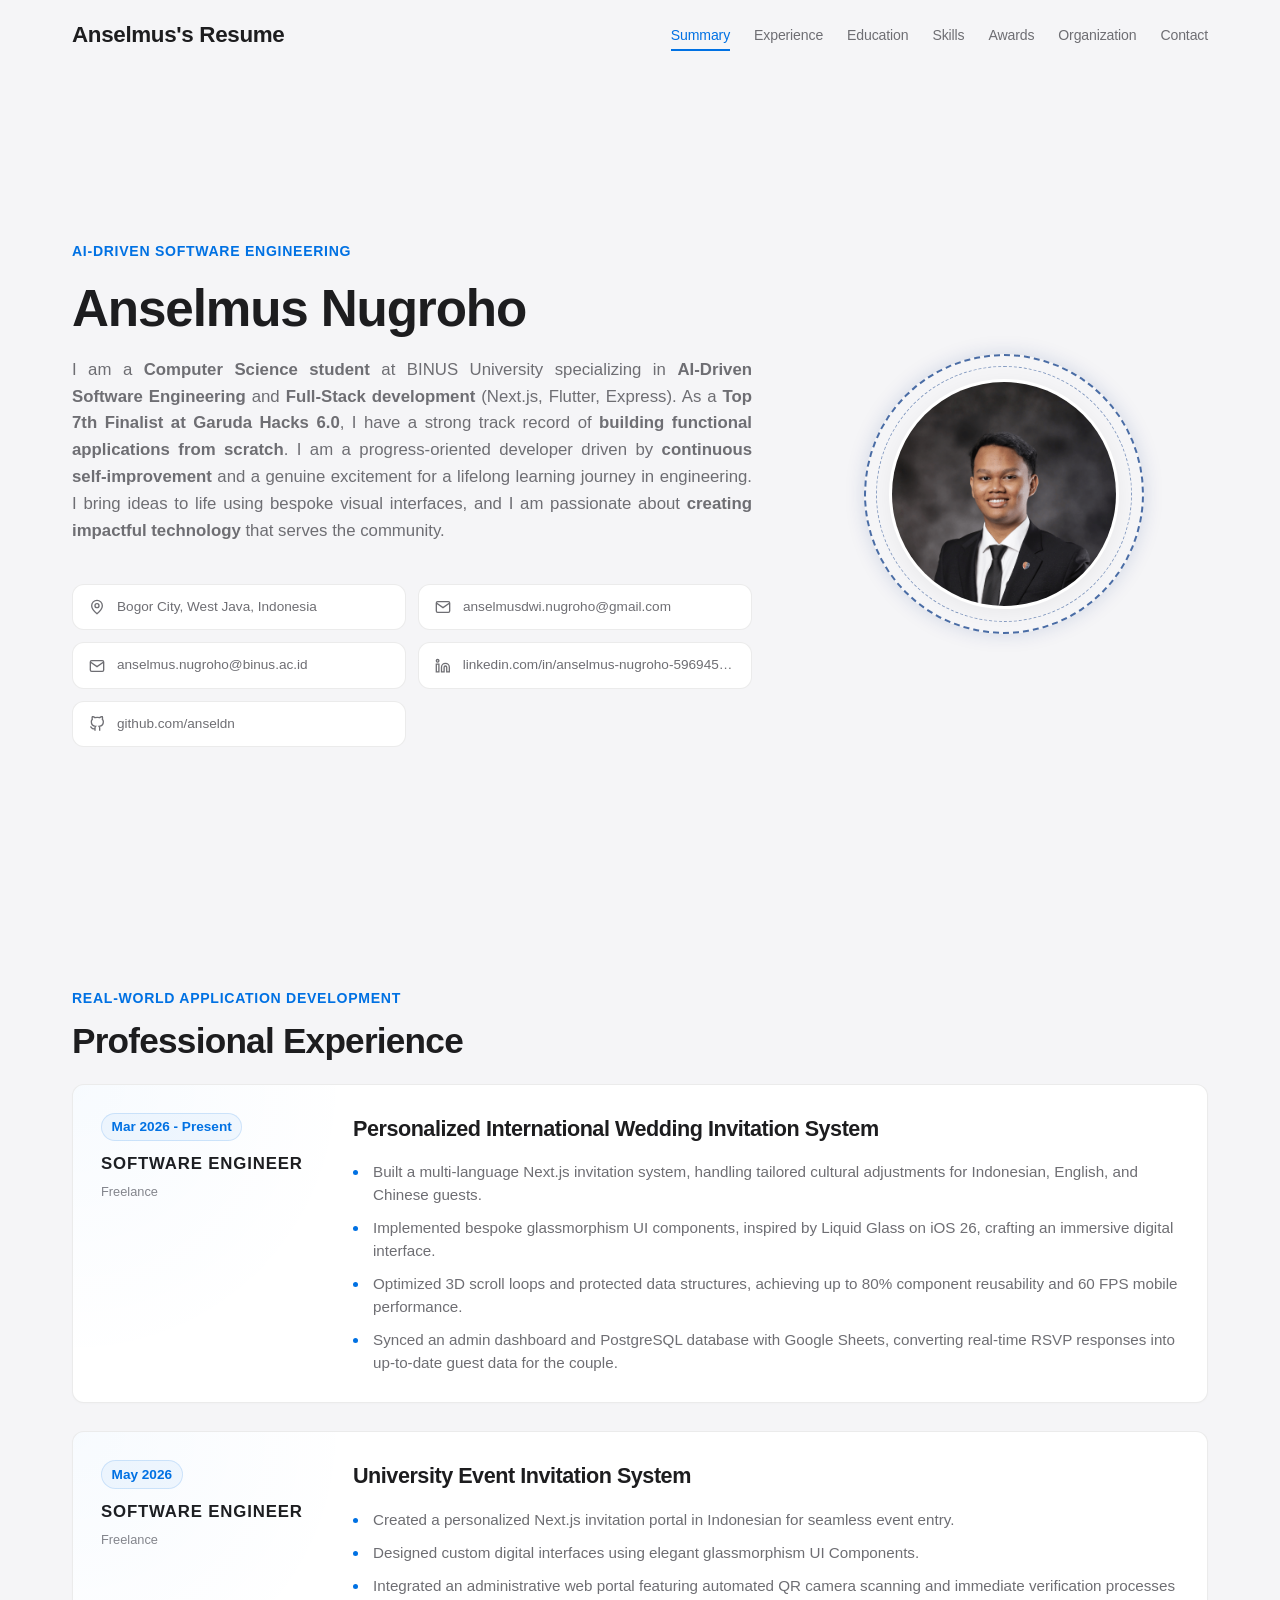
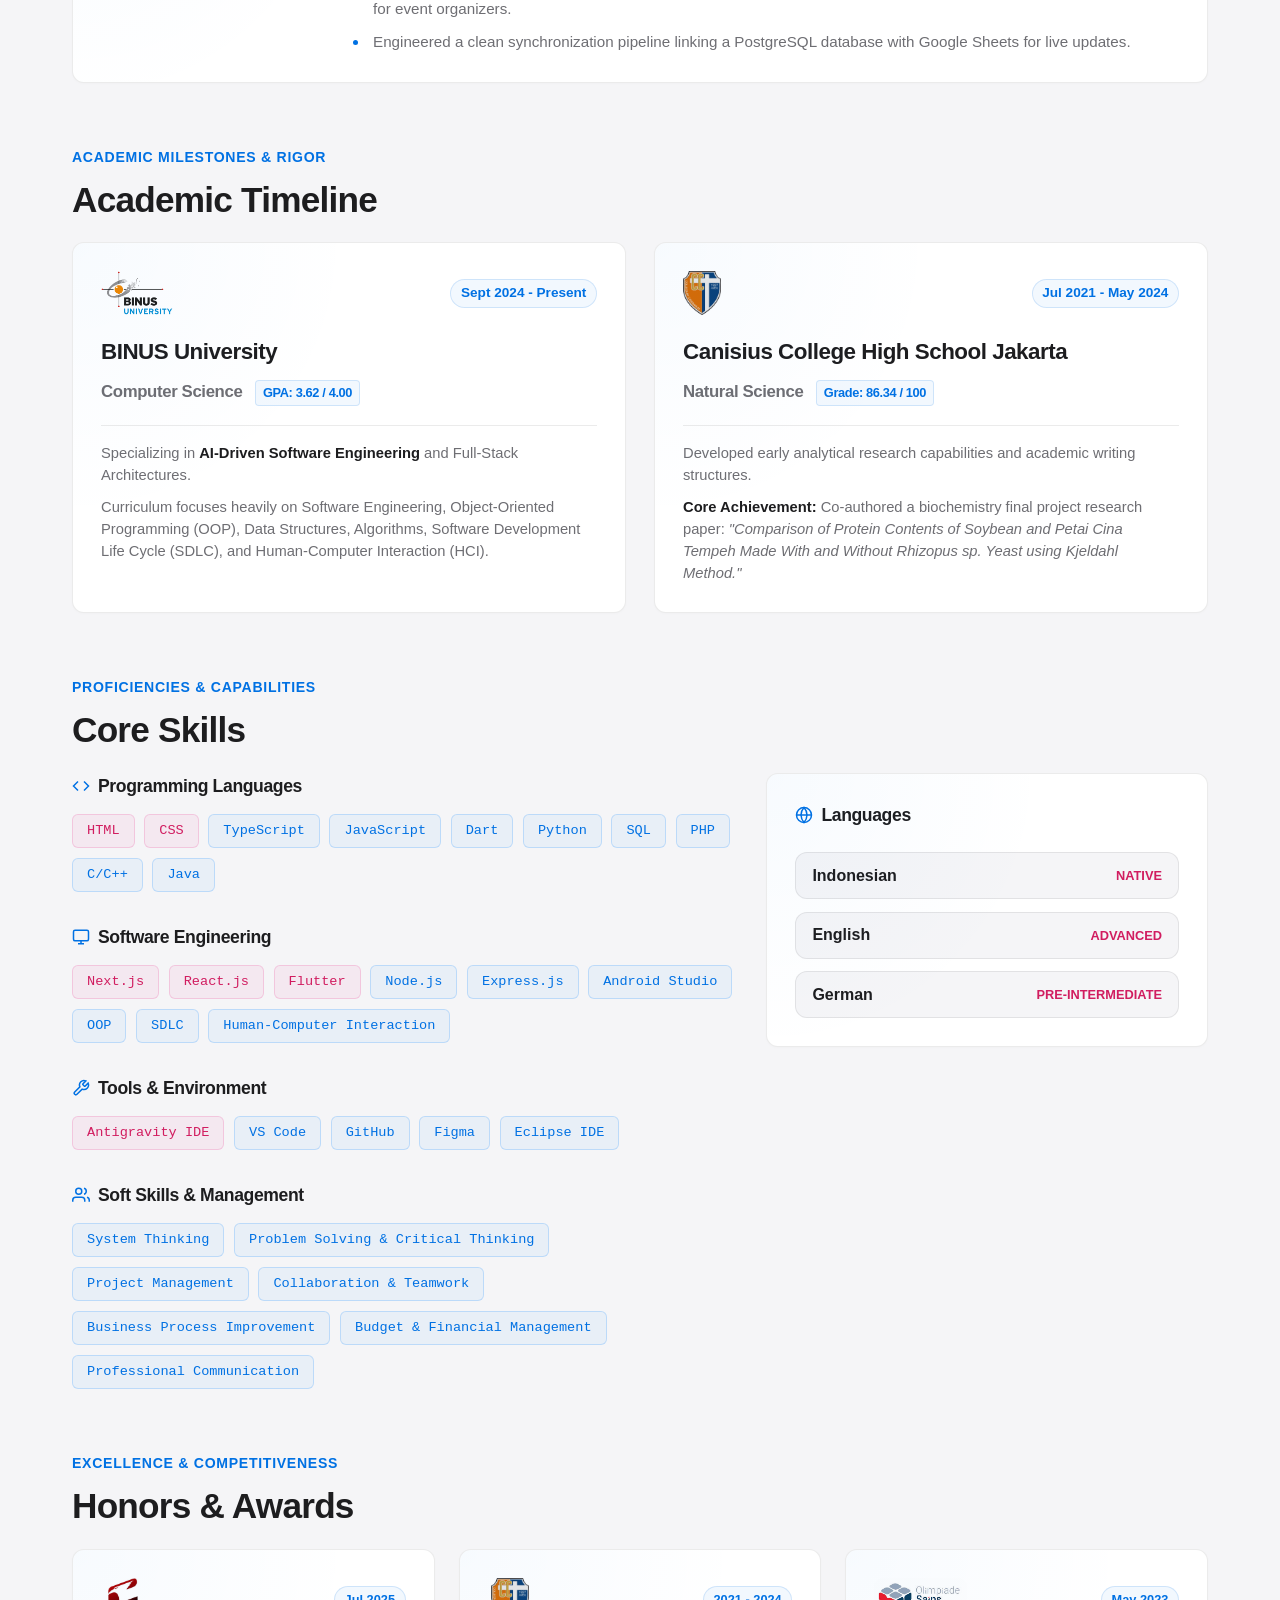
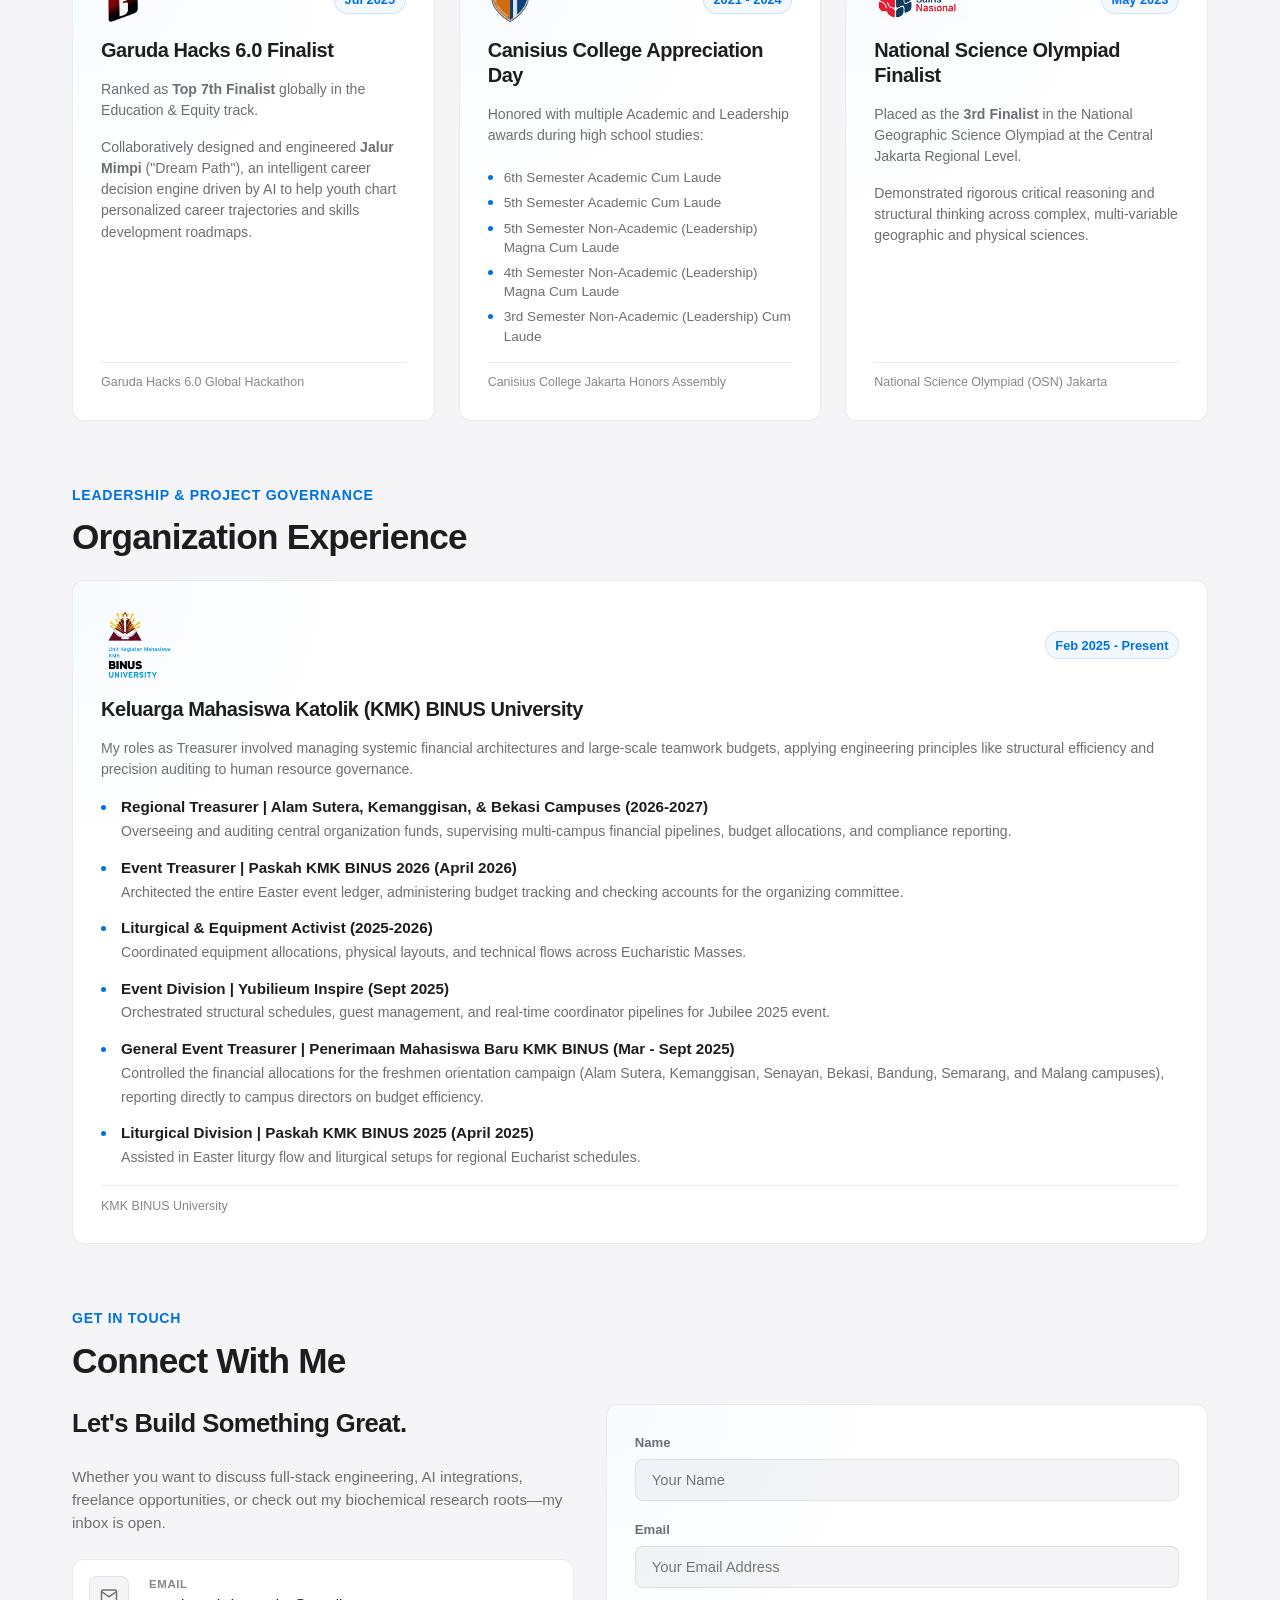
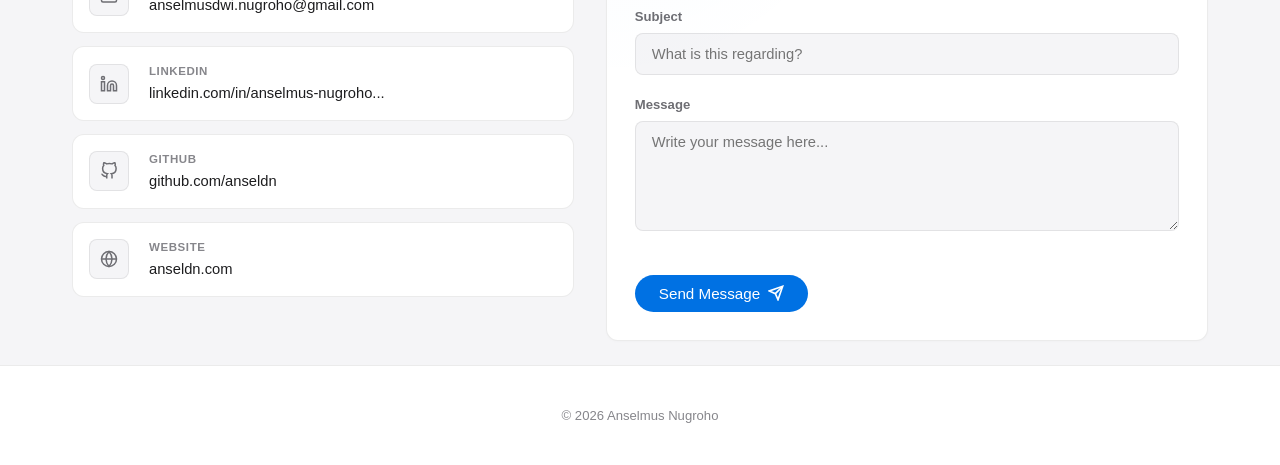
==== commit abe2dfcf: "feat: add Cloudflare Turnstile protection to contact form" ====
--- a/PortfolioWeb/index.html
+++ b/PortfolioWeb/index.html
@@ -25,6 +25,9 @@
 
   <!-- Styling Sheet -->
   <link rel="stylesheet" href="style.css">
+
+  <!-- Cloudflare Turnstile API -->
+  <script src="https://challenges.cloudflare.com/turnstile/v0/api.js" async defer></script>
 </head>
 
 <body>
@@ -607,7 +610,14 @@
                 required></textarea>
             </div>
 
-            <div style="margin-top: 2rem;">
+            <!-- Cloudflare Turnstile Verification Widget -->
+            <div class="turnstile-wrapper">
+              <div class="cf-turnstile" data-sitekey="0x4AAAAAAFUorGST2sHMCxcJ" data-theme="light"></div>
+            </div>
+            <div id="turnstile-notice" class="turnstile-notice" role="alert">Please complete the verification check
+              before sending.</div>
+
+            <div style="margin-top: 1.5rem;">
               <button type="submit" class="btn-submit">
                 <span>Send Message</span>
                 <svg viewBox="0 0 24 24" aria-hidden="true">
--- a/PortfolioWeb/style.css
+++ b/PortfolioWeb/style.css
@@ -1078,6 +1078,31 @@
   cursor: not-allowed;
 }
 
+/* --- CLOUDFLARE TURNSTILE WIDGET --- */
+.turnstile-wrapper {
+  margin-top: 1.25rem;
+  display: flex;
+  justify-content: flex-start;
+}
+
+.turnstile-notice {
+  font-size: 0.82rem;
+  color: #ff3b30;
+  margin-top: 0.5rem;
+  font-weight: 500;
+  display: none;
+}
+
+.turnstile-notice.visible {
+  display: block;
+  animation: fadeInNotice 0.2s ease-in-out;
+}
+
+@keyframes fadeInNotice {
+  from { opacity: 0; transform: translateY(-4px); }
+  to { opacity: 1; transform: translateY(0); }
+}
+
 /* --- FOOTER --- */
 footer {
   padding: 2.5rem 0;
